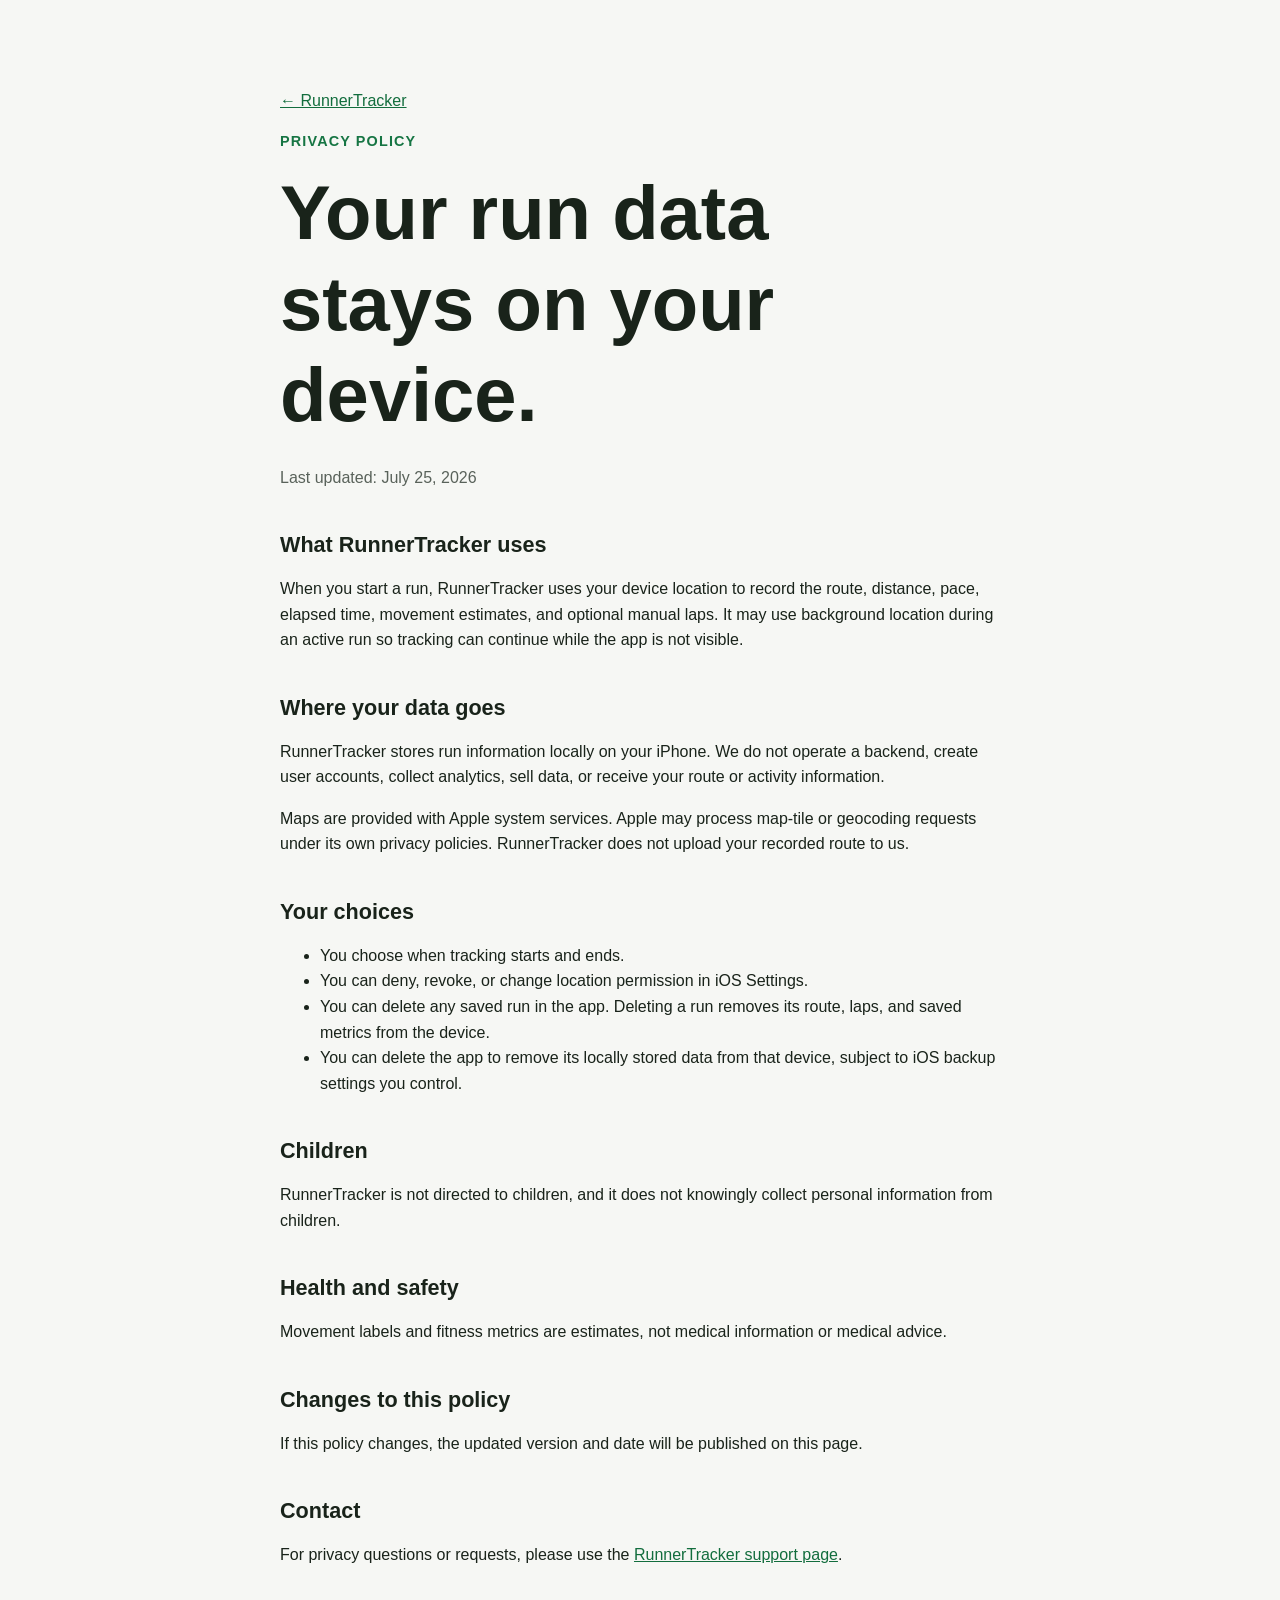
==== privacy.html @ 74a1f2fd "Publish RunnerTracker privacy and support site" ====
<!doctype html>
<html lang="en">
  <head>
    <meta charset="utf-8">
    <meta name="viewport" content="width=device-width, initial-scale=1">
    <title>Privacy Policy — RunnerTracker</title>
    <meta name="description" content="RunnerTracker privacy policy.">
    <link rel="stylesheet" href="styles.css">
  </head>
  <body>
    <main>
      <p><a class="back" href="index.html">← RunnerTracker</a></p>
      <p class="eyebrow">Privacy Policy</p>
      <h1>Your run data stays on your device.</h1>
      <p class="updated">Last updated: July 25, 2026</p>

      <h2>What RunnerTracker uses</h2>
      <p>When you start a run, RunnerTracker uses your device location to record the route, distance, pace, elapsed time, movement estimates, and optional manual laps. It may use background location during an active run so tracking can continue while the app is not visible.</p>

      <h2>Where your data goes</h2>
      <p>RunnerTracker stores run information locally on your iPhone. We do not operate a backend, create user accounts, collect analytics, sell data, or receive your route or activity information.</p>
      <p>Maps are provided with Apple system services. Apple may process map-tile or geocoding requests under its own privacy policies. RunnerTracker does not upload your recorded route to us.</p>

      <h2>Your choices</h2>
      <ul>
        <li>You choose when tracking starts and ends.</li>
        <li>You can deny, revoke, or change location permission in iOS Settings.</li>
        <li>You can delete any saved run in the app. Deleting a run removes its route, laps, and saved metrics from the device.</li>
        <li>You can delete the app to remove its locally stored data from that device, subject to iOS backup settings you control.</li>
      </ul>

      <h2>Children</h2>
      <p>RunnerTracker is not directed to children, and it does not knowingly collect personal information from children.</p>

      <h2>Health and safety</h2>
      <p>Movement labels and fitness metrics are estimates, not medical information or medical advice.</p>

      <h2>Changes to this policy</h2>
      <p>If this policy changes, the updated version and date will be published on this page.</p>

      <h2>Contact</h2>
      <p>For privacy questions or requests, please use the <a href="support.html">RunnerTracker support page</a>.</p>
    </main>
  </body>
</html>
---- styles.css ----
:root {
  color-scheme: light dark;
  font-family: -apple-system, BlinkMacSystemFont, "Segoe UI", sans-serif;
  line-height: 1.6;
  color: #19231a;
  background: #f6f7f4;
}

body {
  margin: 0;
}

main {
  max-width: 720px;
  margin: 0 auto;
  padding: 72px 24px;
}

h1, h2 {
  line-height: 1.2;
}

h1 {
  max-width: 620px;
  font-size: clamp(2.5rem, 8vw, 4.75rem);
  margin: 0 0 24px;
}

h2 {
  margin-top: 42px;
  font-size: 1.35rem;
}

.eyebrow {
  color: #167543;
  font-size: 0.9rem;
  font-weight: 700;
  letter-spacing: 0.08em;
  text-transform: uppercase;
}

.lead {
  max-width: 620px;
  color: #4a534c;
  font-size: 1.25rem;
}

.updated, .back {
  color: #59625a;
}

nav {
  display: flex;
  flex-wrap: wrap;
  gap: 12px;
  margin-top: 36px;
}

.button {
  display: inline-block;
  border-radius: 10px;
  padding: 11px 16px;
  color: white;
  background: #167543;
  font-weight: 700;
  text-decoration: none;
}

.button.secondary {
  color: #167543;
  background: #e1f1e6;
}

a:not(.button) {
  color: #126d3d;
}

@media (prefers-color-scheme: dark) {
  :root {
    color: #edf5ee;
    background: #101612;
  }

  .lead, .updated, .back {
    color: #c0c9c1;
  }

  .button.secondary {
    color: #08381d;
    background: #bde6c9;
  }
}
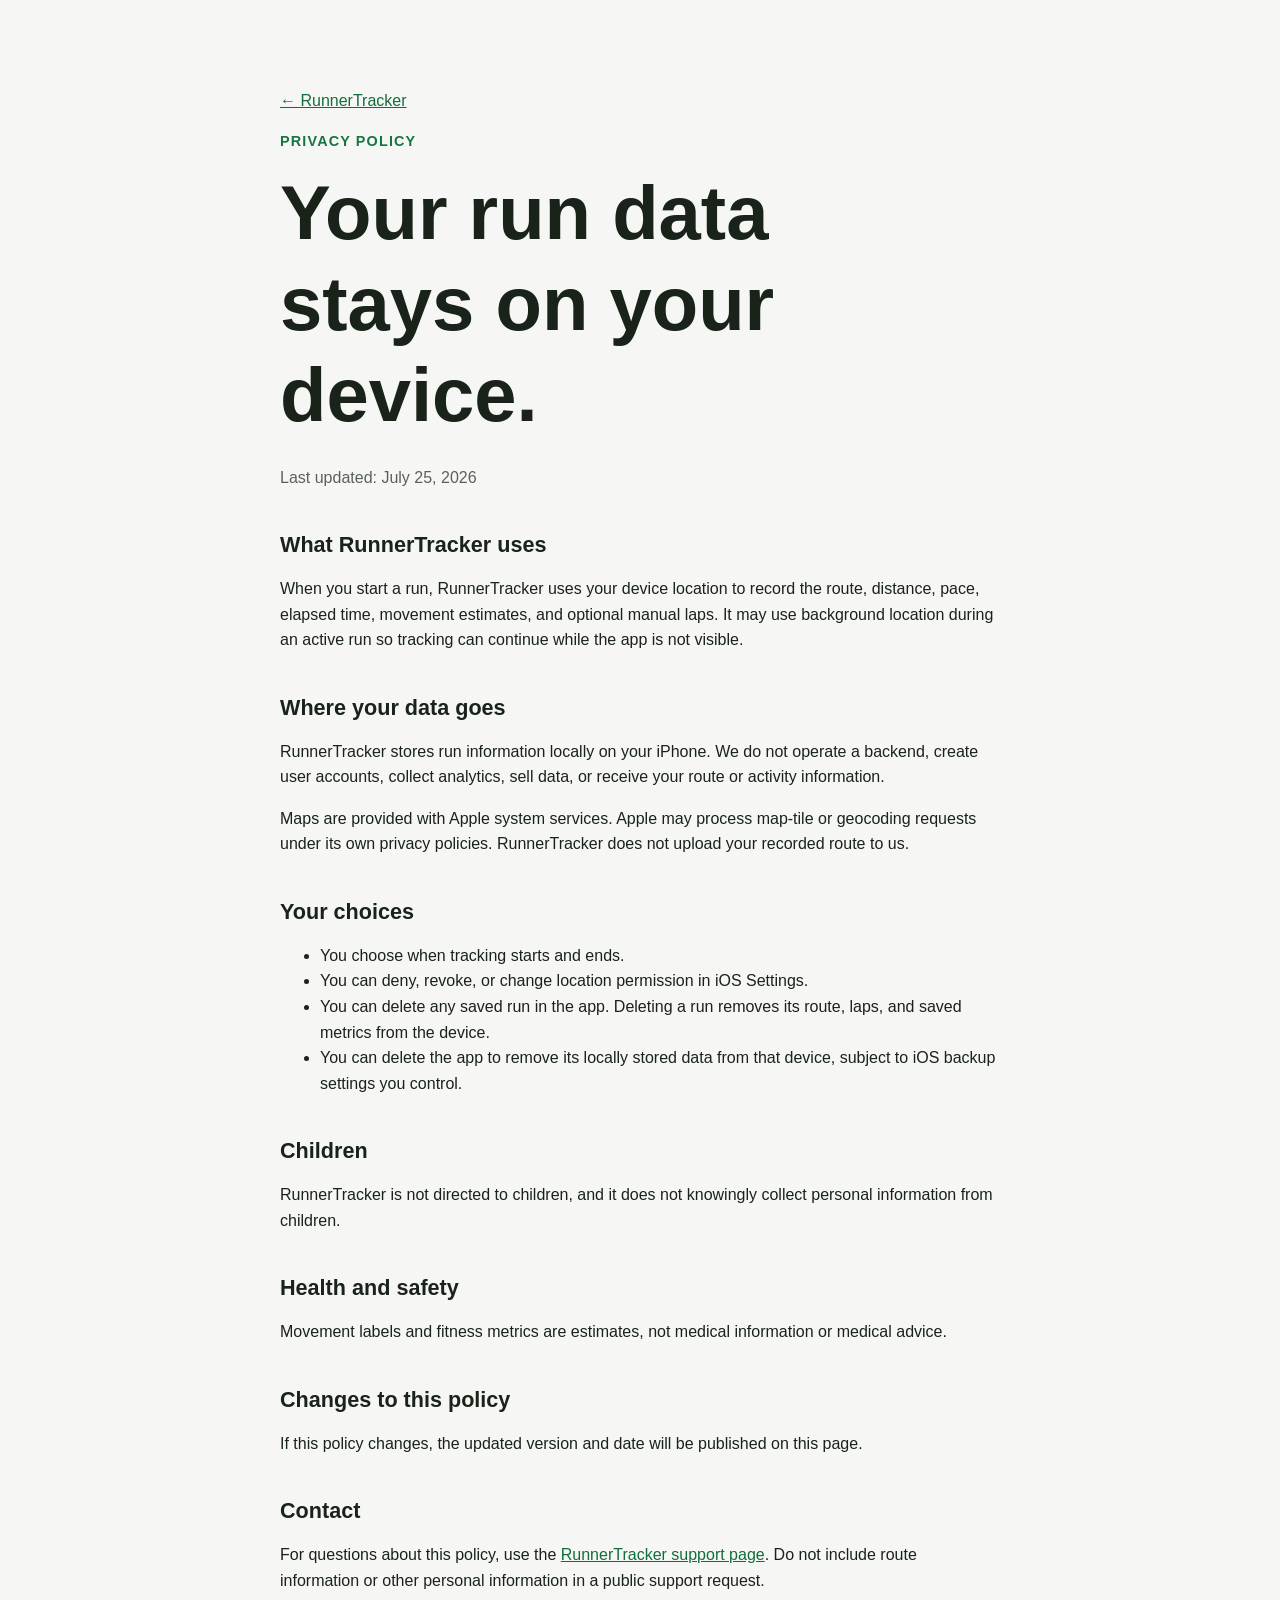
==== commit 9088ffbe: "Clarify public support privacy" ====
--- a/privacy.html
+++ b/privacy.html
@@ -39,7 +39,7 @@
       <p>If this policy changes, the updated version and date will be published on this page.</p>
 
       <h2>Contact</h2>
-      <p>For privacy questions or requests, please use the <a href="support.html">RunnerTracker support page</a>.</p>
+      <p>For questions about this policy, use the <a href="support.html">RunnerTracker support page</a>. Do not include route information or other personal information in a public support request.</p>
     </main>
   </body>
 </html>
